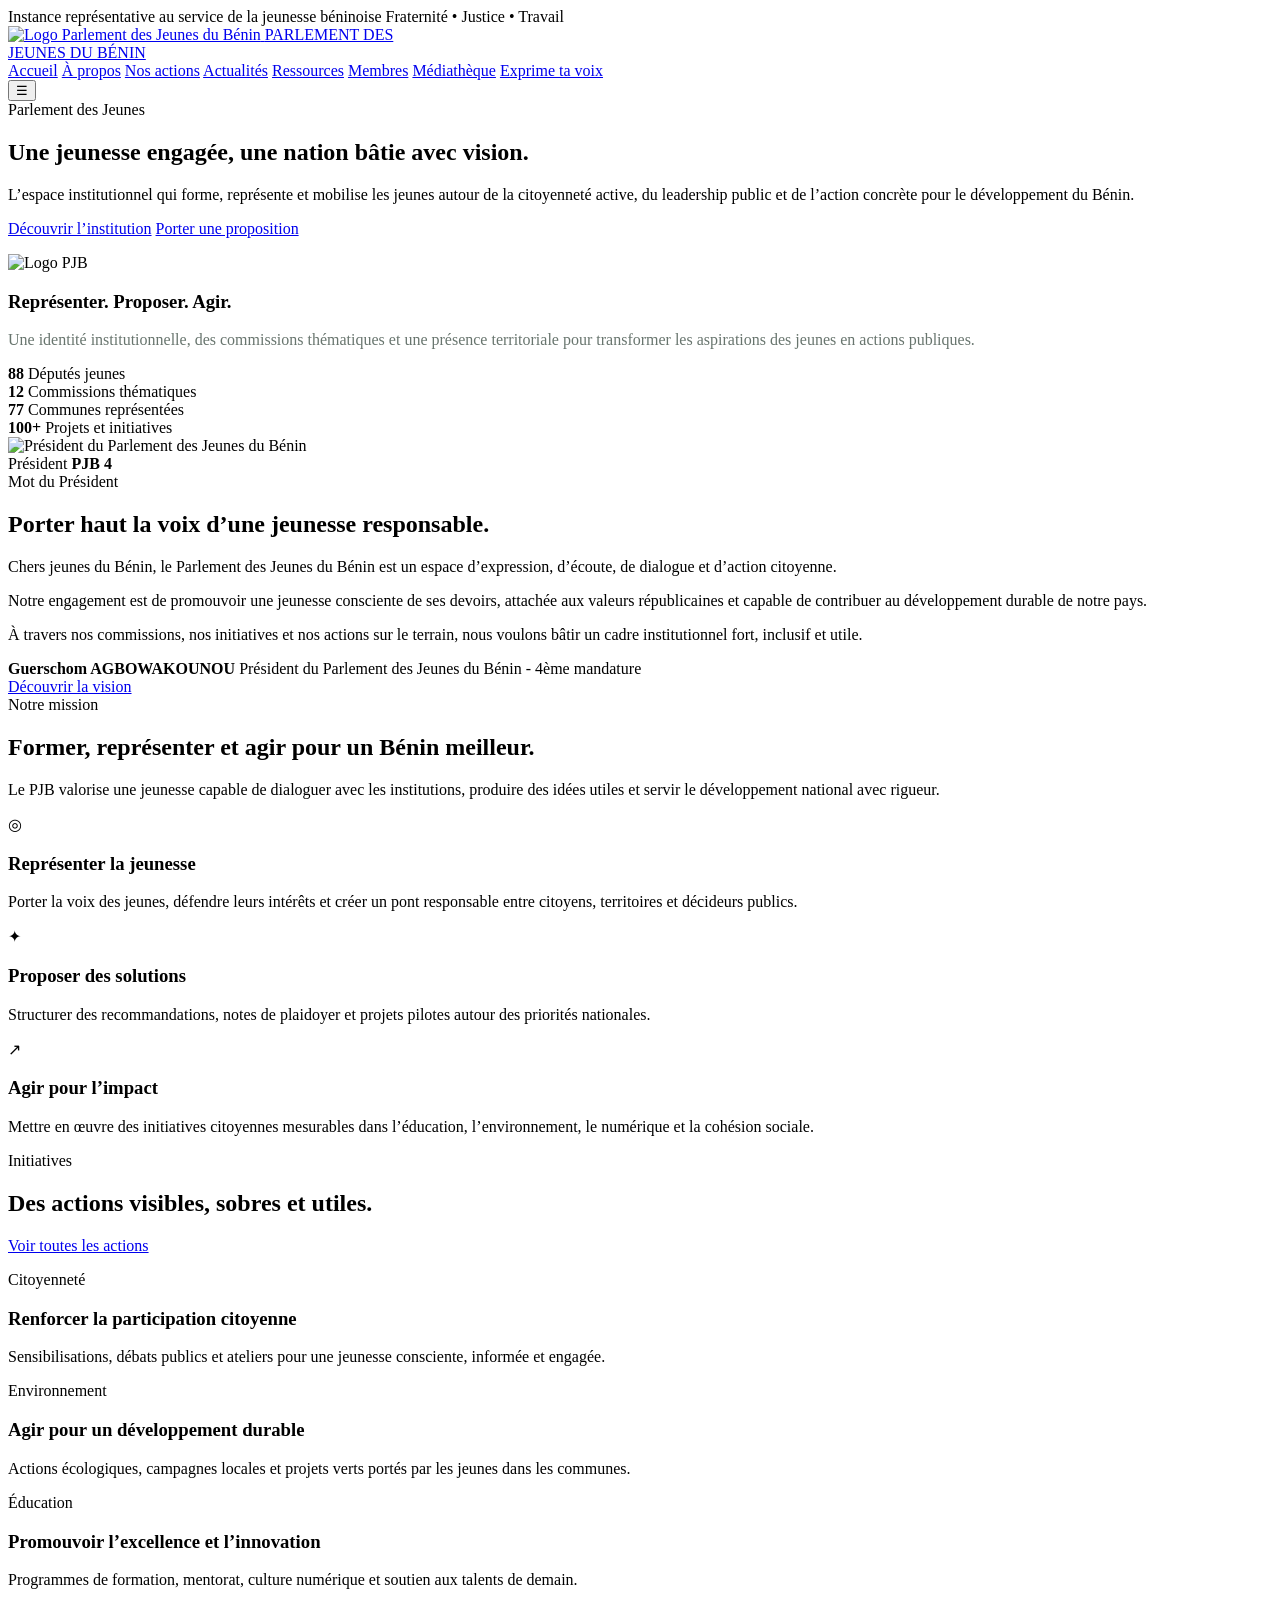
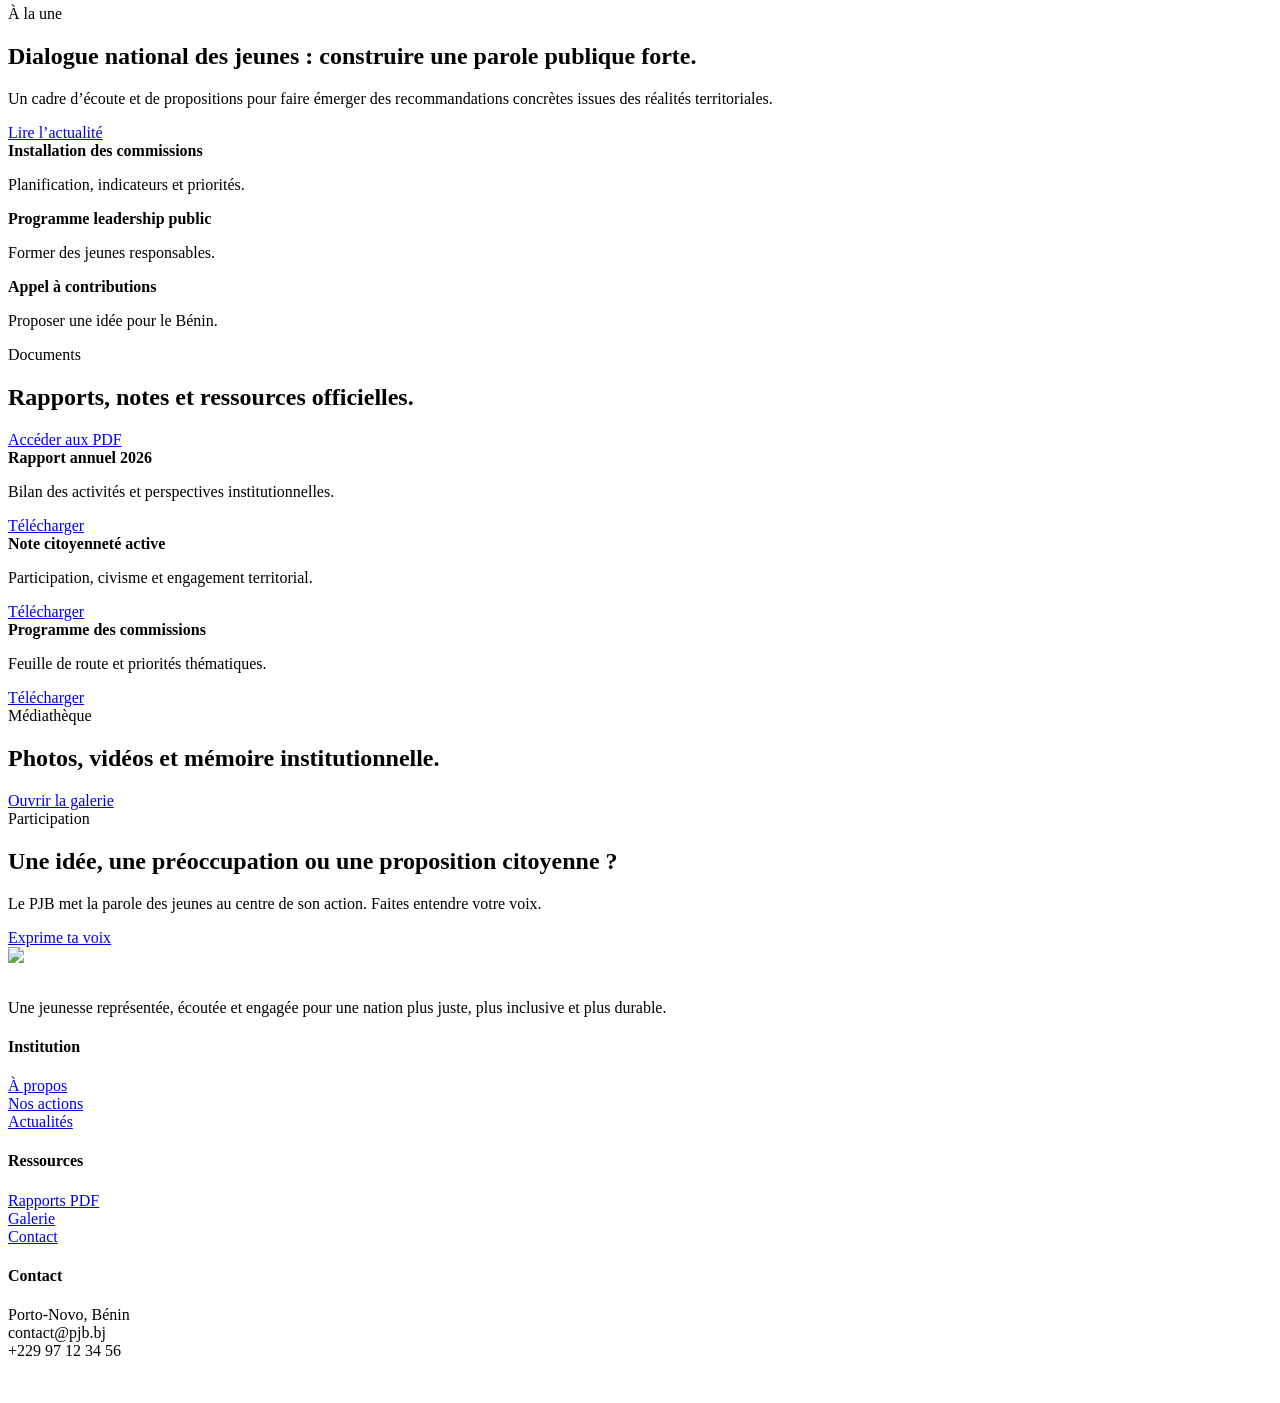
==== index.html @ 52ea857c "Add files via upload" ====
<!doctype html>
<html lang="fr">
<head>
  <meta charset="utf-8">
  <meta name="viewport" content="width=device-width,initial-scale=1">

  <title>Parlement des Jeunes du Bénin</title>

  <meta
    name="description"
    content="Site officiel du Parlement des Jeunes du Bénin : citoyenneté, leadership, commissions, actualités, rapports et médiathèque."
  >

  <link rel="preconnect" href="https://fonts.googleapis.com">
  <link rel="preconnect" href="https://fonts.gstatic.com" crossorigin>
  <link
    href="https://fonts.googleapis.com/css2?family=Inter:wght@400;600;700;800;900&display=swap"
    rel="stylesheet"
  >

  <link rel="stylesheet" href="assets/css/styles.css">
  <link rel="stylesheet" href="assets/css/header-footer.css">
  <link rel="stylesheet" href="assets/css/home.css">
  <link rel="stylesheet" href="assets/css/responsive.css">
</head>

<body>

  <div class="topbar">
    <div class="wrap">
      <span>Instance représentative au service de la jeunesse béninoise</span>
      <span>Fraternité • Justice • Travail</span>
    </div>
  </div>

  <nav class="nav">
    <div class="wrap navin">

      <a class="brand" href="index.html">
        <img src="assets/img/logo-pjb.jpg" alt="Logo Parlement des Jeunes du Bénin">
        <span>PARLEMENT DES<br>JEUNES DU BÉNIN</span>
      </a>

      <div class="menu">
        <a class="active" href="index.html">Accueil</a>
        <a href="a-propos.html">À propos</a>
        <a href="actions.html">Nos actions</a>
        <a href="actualites.html">Actualités</a>
        <a href="ressources.html">Ressources</a>
        <a href="membres.html">Membres</a>
        <a href="mediatheque.html">Médiathèque</a>
        <a href="contact.html" class="btn">Exprime ta voix</a>
      </div>

      <button class="btn alt mobile">
    ☰
</button>

    </div>
  </nav>

  <section class="hero">
    <div class="hero-bg"></div>

    <div class="wrap hero-grid">

      <div>
        <span class="kicker">Parlement des Jeunes</span>

        <h1>Une jeunesse engagée, une nation bâtie avec vision.</h1>

        <p>
          L’espace institutionnel qui forme, représente et mobilise les jeunes autour
          de la citoyenneté active, du leadership public et de l’action concrète pour
          le développement du Bénin.
        </p>

        <p>
          <a class="btn gold" href="a-propos.html">Découvrir l’institution</a>
          <a class="btn alt" href="contact.html">Porter une proposition</a>
        </p>
      </div>

      <aside class="hero-card">
        <div class="seal">
          <img src="assets/img/logo-pjb.jpg" alt="Logo PJB">

          <h3>Représenter. Proposer. Agir.</h3>

          <p style="color:#68756e">
            Une identité institutionnelle, des commissions thématiques et une présence
            territoriale pour transformer les aspirations des jeunes en actions publiques.
          </p>
        </div>
      </aside>

    </div>
  </section>

  <main>

    <section class="wrap stats">
      <div class="stat">
        <strong>88</strong>
        <span>Députés jeunes</span>
      </div>

      <div class="stat">
        <strong>12</strong>
        <span>Commissions thématiques</span>
      </div>

      <div class="stat">
        <strong>77</strong>
        <span>Communes représentées</span>
      </div>

      <div class="stat">
        <strong>100+</strong>
        <span>Projets et initiatives</span>
      </div>
    </section>

    <section class="section white president-home">
  <div class="wrap president-modern">

    <div class="president-portrait">
      <div class="portrait-card">
        <img src="assets/img/bureau/president.jpg" alt="Président du Parlement des Jeunes du Bénin">
      </div>

      <div class="portrait-badge">
        <span>Président</span>
        <strong>PJB 4</strong>
      </div>
    </div>

    <div class="president-content">
      <span class="kicker" style="color: var(--gold);">Mot du Président</span>

      <h2>Porter haut la voix d’une jeunesse responsable.</h2>

      <p>
        Chers jeunes du Bénin, le Parlement des Jeunes du Bénin est un espace
        d’expression, d’écoute, de dialogue et d’action citoyenne.
      </p>

      <p>
        Notre engagement est de promouvoir une jeunesse consciente de ses devoirs,
        attachée aux valeurs républicaines et capable de contribuer au développement
        durable de notre pays.
      </p>

      <p>
        À travers nos commissions, nos initiatives et nos actions sur le terrain,
        nous voulons bâtir un cadre institutionnel fort, inclusif et utile.
      </p>

      <div class="president-signature">
        <strong>Guerschom AGBOWAKOUNOU</strong>
        <span>Président du Parlement des Jeunes du Bénin - 4ème mandature</span>
      </div>

      <a class="btn gold" href="a-propos.html">Découvrir la vision</a>
    </div>

  </div>
</section>

    <section class="section">
      <div class="wrap">

        <div class="head">
          <div>
            <span class="kicker" style="color:var(--green)">Notre mission</span>
            <h2>Former, représenter et agir pour un Bénin meilleur.</h2>
          </div>

          <p>
            Le PJB valorise une jeunesse capable de dialoguer avec les institutions,
            produire des idées utiles et servir le développement national avec rigueur.
          </p>
        </div>

        <div class="mission">
          <article class="card">
            <div class="icon">◎</div>
            <h3>Représenter la jeunesse</h3>
            <p>
              Porter la voix des jeunes, défendre leurs intérêts et créer un pont
              responsable entre citoyens, territoires et décideurs publics.
            </p>
          </article>

          <article class="card">
            <div class="icon">✦</div>
            <h3>Proposer des solutions</h3>
            <p>
              Structurer des recommandations, notes de plaidoyer et projets pilotes
              autour des priorités nationales.
            </p>
          </article>

          <article class="card">
            <div class="icon">↗</div>
            <h3>Agir pour l’impact</h3>
            <p>
              Mettre en œuvre des initiatives citoyennes mesurables dans l’éducation,
              l’environnement, le numérique et la cohésion sociale.
            </p>
          </article>
        </div>

      </div>
    </section>

    <section class="section white">
      <div class="wrap">

        <div class="head">
          <div>
            <span class="kicker" style="color:var(--gold)">Initiatives</span>
            <h2>Des actions visibles, sobres et utiles.</h2>
          </div>

          <a class="btn alt" href="actions.html">Voir toutes les actions</a>
        </div>

        <div class="grid3">
          <article class="card">
            <div class="action-img"></div>
            <p><span class="tag">Citoyenneté</span></p>
            <h3>Renforcer la participation citoyenne</h3>
            <p>
              Sensibilisations, débats publics et ateliers pour une jeunesse consciente,
              informée et engagée.
            </p>
          </article>

          <article class="card">
            <div class="action-img"></div>
            <p><span class="tag goldtag">Environnement</span></p>
            <h3>Agir pour un développement durable</h3>
            <p>
              Actions écologiques, campagnes locales et projets verts portés par les
              jeunes dans les communes.
            </p>
          </article>

          <article class="card">
            <div class="action-img"></div>
            <p><span class="tag redtag">Éducation</span></p>
            <h3>Promouvoir l’excellence et l’innovation</h3>
            <p>
              Programmes de formation, mentorat, culture numérique et soutien aux
              talents de demain.
            </p>
          </article>
        </div>

      </div>
    </section>

    <section class="section">
      <div class="wrap">

        <div class="news">
          <article class="featured">
            <span class="tag goldtag">À la une</span>

            <h2>Dialogue national des jeunes : construire une parole publique forte.</h2>

            <p>
              Un cadre d’écoute et de propositions pour faire émerger des recommandations
              concrètes issues des réalités territoriales.
            </p>

            <a class="btn gold" href="actualites.html">Lire l’actualité</a>
          </article>

          <div class="side-list">
            <div class="mini">
              <div class="thumb"></div>
              <div>
                <b>Installation des commissions</b>
                <p>Planification, indicateurs et priorités.</p>
              </div>
            </div>

            <div class="mini">
              <div class="thumb"></div>
              <div>
                <b>Programme leadership public</b>
                <p>Former des jeunes responsables.</p>
              </div>
            </div>

            <div class="mini">
              <div class="thumb"></div>
              <div>
                <b>Appel à contributions</b>
                <p>Proposer une idée pour le Bénin.</p>
              </div>
            </div>
          </div>
        </div>

      </div>
    </section>

    <section class="section dark">
      <div class="wrap">

        <div class="head">
          <div>
            <span class="kicker">Documents</span>
            <h2>Rapports, notes et ressources officielles.</h2>
          </div>

          <a class="btn gold" href="ressources.html">Accéder aux PDF</a>
        </div>

        <div class="reports">
          <article class="pdf">
            <b>Rapport annuel 2026</b>
            <p>Bilan des activités et perspectives institutionnelles.</p>
            <a class="btn alt" href="assets/docs/rapport-annuel-2026.pdf">Télécharger</a>
          </article>

          <article class="pdf">
            <b>Note citoyenneté active</b>
            <p>Participation, civisme et engagement territorial.</p>
            <a class="btn alt" href="assets/docs/note-strategique-citoyennete.pdf">Télécharger</a>
          </article>

          <article class="pdf">
            <b>Programme des commissions</b>
            <p>Feuille de route et priorités thématiques.</p>
            <a class="btn alt" href="assets/docs/programme-commissions.pdf">Télécharger</a>
          </article>
        </div>

      </div>
    </section>

    <section class="section white">
      <div class="wrap">

        <div class="head">
          <div>
            <span class="kicker" style="color:var(--green)">Médiathèque</span>
            <h2>Photos, vidéos et mémoire institutionnelle.</h2>
          </div>

          <a class="btn alt" href="mediatheque.html">Ouvrir la galerie</a>
        </div>

        <div class="gallery">
          <div class="shot"></div>
          <div class="shot video"></div>
          <div class="shot"></div>
          <div class="shot"></div>
          <div class="shot video"></div>
        </div>

      </div>
    </section>

    <section class="section">
      <div class="wrap">

        <div class="cta">
          <div>
            <span class="kicker">Participation</span>

            <h2>Une idée, une préoccupation ou une proposition citoyenne ?</h2>

            <p>
              Le PJB met la parole des jeunes au centre de son action.
              Faites entendre votre voix.
            </p>
          </div>

          <div>
            <a class="btn gold" href="contact.html">Exprime ta voix</a>
          </div>
        </div>

      </div>
    </section>

  </main>

  <footer class="footer">
    <div class="wrap footer-grid">

      <div>
        <div class="brand" style="color:#fff">
          <img src="assets/img/logo-pjb.jpg" alt="Logo PJB">
          <span>PARLEMENT DES<br>JEUNES DU BÉNIN</span>
        </div>

        <p>
          Une jeunesse représentée, écoutée et engagée pour une nation plus juste,
          plus inclusive et plus durable.
        </p>
      </div>

      <div>
        <h4>Institution</h4>
        <a href="a-propos.html">À propos</a><br>
        <a href="actions.html">Nos actions</a><br>
        <a href="actualites.html">Actualités</a>
      </div>

      <div>
        <h4>Ressources</h4>
        <a href="ressources.html">Rapports PDF</a><br>
        <a href="mediatheque.html">Galerie</a><br>
        <a href="contact.html">Contact</a>
      </div>

      <div>
        <h4>Contact</h4>
        <p>
          Porto-Novo, Bénin<br>
          contact@pjb.bj<br>
          +229 97 12 34 56
        </p>
      </div>

    </div>

    <div class="wrap">
      <div class="tricolor"></div>

      <p style="font-size:12px;color:rgba(255,255,255,.55)">
        © <span data-year></span> Parlement des Jeunes du Bénin — Tous droits réservés.
      </p>
    </div>
  </footer>

  <script src="data.js"></script>
  <script src="script.js"></script>

</body>
</html>
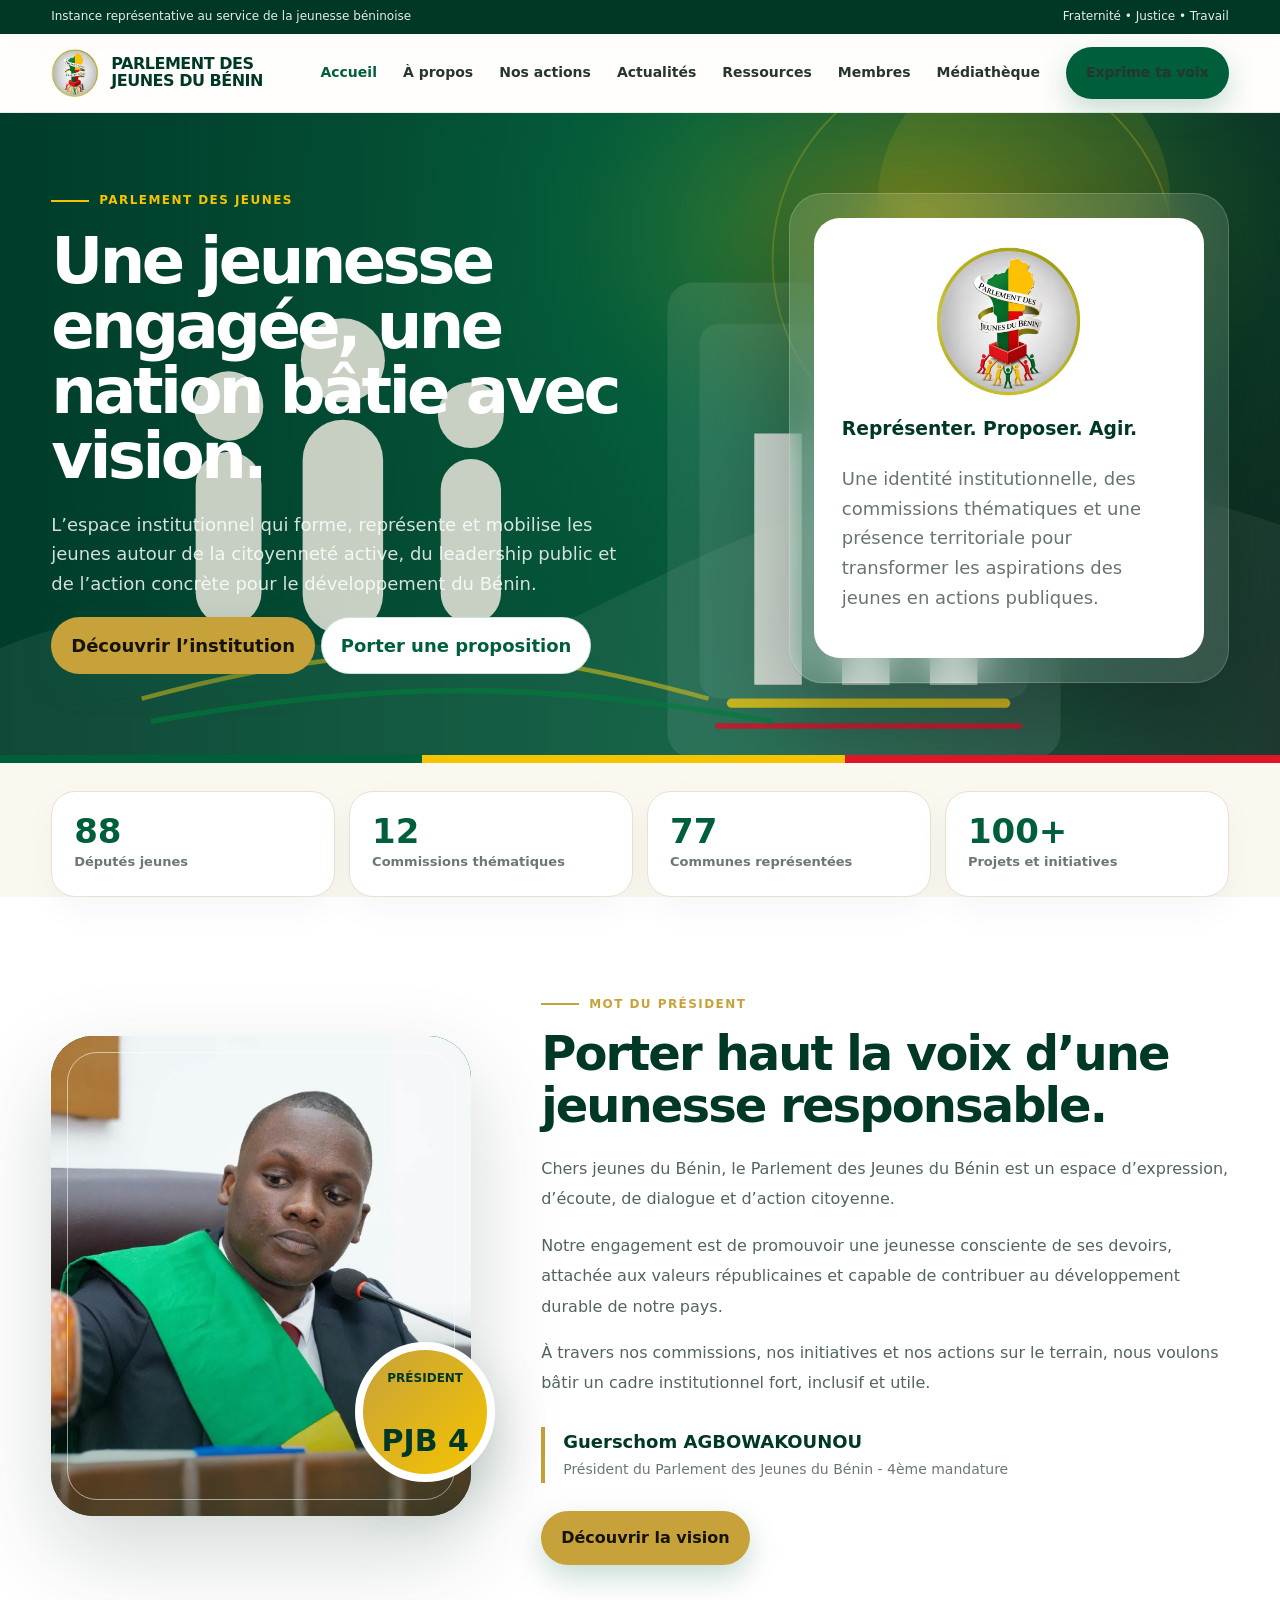
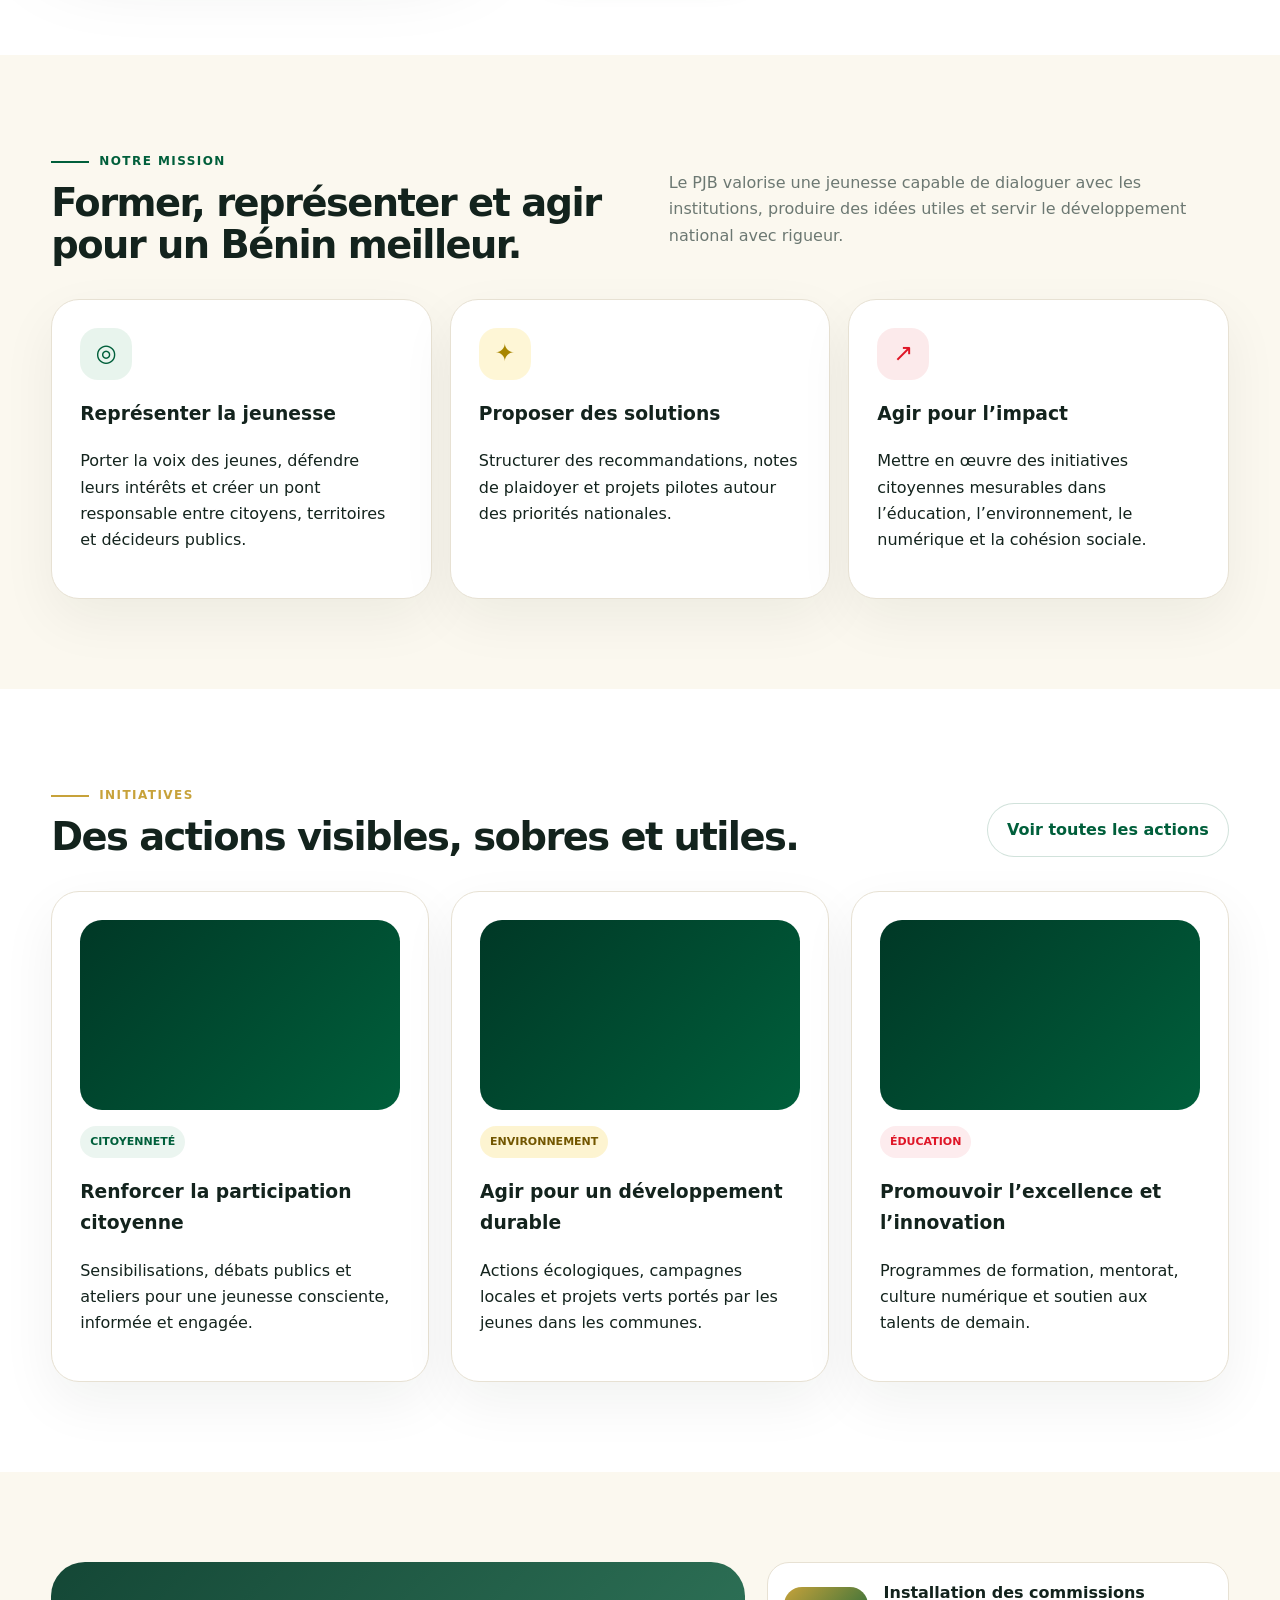
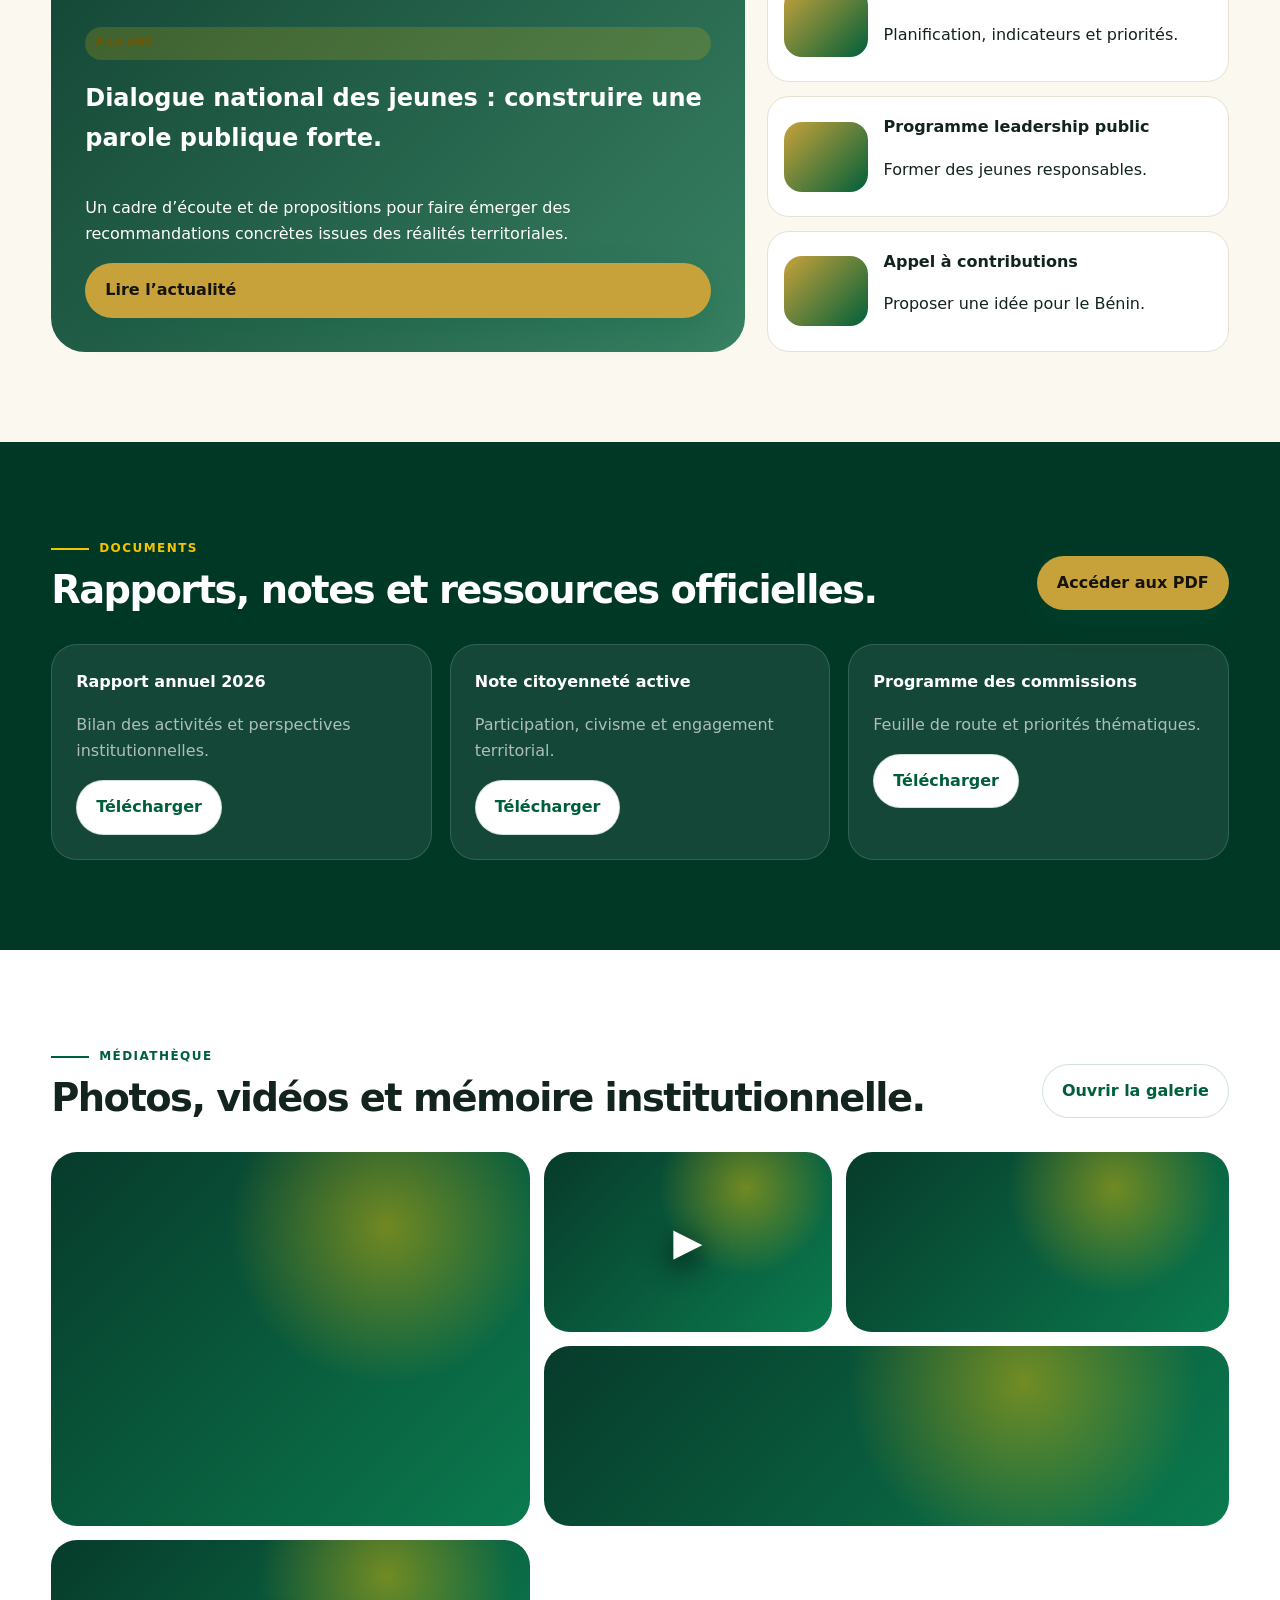
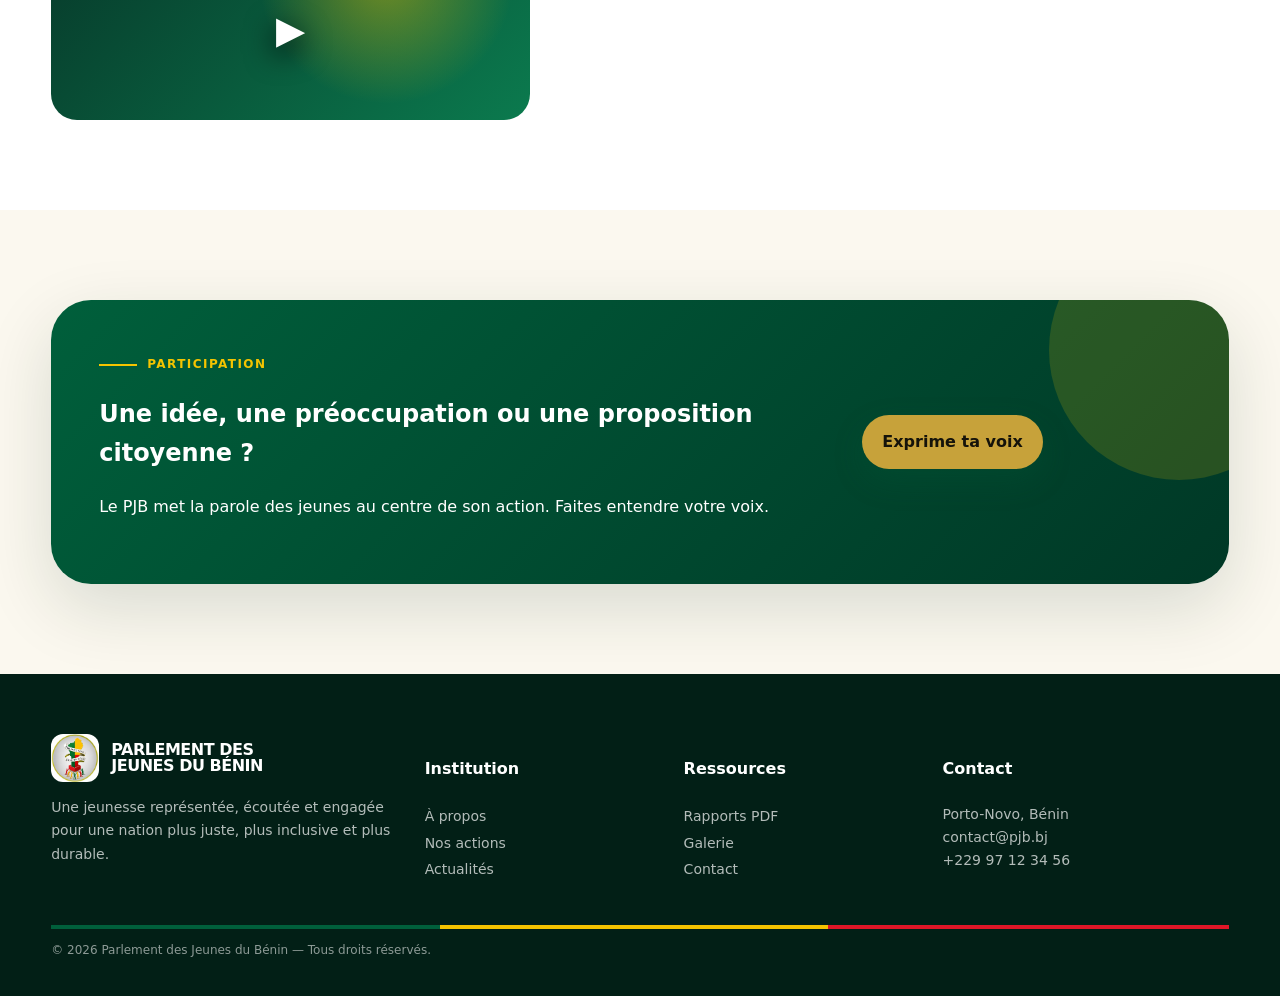
==== commit 6029142d: "Update index.html" ====
--- a/index.html
+++ b/index.html
@@ -53,7 +53,7 @@
       </div>
 
       <button class="btn alt mobile">
-    ☰
+    Menu
 </button>
 
     </div>
--- a/assets/css/styles.css
+++ b/assets/css/styles.css
@@ -0,0 +1,1508 @@
+:root {
+  --green: #005f3b;
+  --deep: #003826;
+  --gold: #c7a23a;
+  --yellow: #f5c400;
+  --red: #df1627;
+  --cream: #fbf8ef;
+  --ink: #13231d;
+  --muted: #6c7872;
+  --line: #e7e1d3;
+  --shadow: 0 24px 70px rgba(0, 45, 30, .14);
+  --radius: 28px;
+}
+
+* {
+  box-sizing: border-box;
+}
+
+body {
+  margin: 0;
+  font-family: Inter, system-ui, -apple-system, Segoe UI, sans-serif;
+  background: var(--cream);
+  color: var(--ink);
+  line-height: 1.65;
+}
+
+a {
+  text-decoration: none;
+  color: inherit;
+}
+
+img {
+  max-width: 100%;
+  display: block;
+}
+
+.wrap {
+  width: min(1180px, 92%);
+  margin: auto;
+}
+
+/* TOPBAR */
+
+.topbar {
+  height: 34px;
+  background: var(--deep);
+  color: #fff;
+  font-size: 12px;
+}
+
+.topbar .wrap {
+  display: flex;
+  align-items: center;
+  justify-content: space-between;
+  height: 100%;
+  opacity: .9;
+}
+
+/* NAVIGATION */
+
+.nav {
+  position: sticky;
+  top: 0;
+  z-index: 50;
+  background: rgba(255, 255, 255, .82);
+  backdrop-filter: blur(18px);
+  border-bottom: 1px solid rgba(0, 95, 59, .1);
+}
+
+.navin {
+  height: 78px;
+  display: flex;
+  align-items: center;
+  justify-content: space-between;
+}
+
+.brand {
+  display: flex;
+  align-items: center;
+  gap: 12px;
+  font-weight: 900;
+  color: var(--deep);
+  letter-spacing: -.03em;
+}
+
+.brand img {
+  width: 48px;
+  height: 48px;
+  border-radius: 12px;
+  object-fit: cover;
+}
+
+.brand span {
+  line-height: 1.05;
+}
+
+.menu {
+  display: flex;
+  gap: 26px;
+  align-items: center;
+  font-size: 14px;
+  font-weight: 700;
+}
+
+.menu a {
+  color: #26352f;
+}
+
+.menu a:hover,
+.menu a.active {
+  color: var(--green);
+}
+
+/* CORRECTION MENU MOBILE */
+.mobile,
+button.mobile,
+.btn.mobile {
+  display: none !important;
+}
+
+/* BOUTONS */
+
+.btn {
+  display: inline-flex;
+  align-items: center;
+  gap: 10px;
+  padding: 13px 19px;
+  border-radius: 999px;
+  background: var(--green);
+  color: #fff;
+  font-weight: 800;
+  border: 1px solid transparent;
+  box-shadow: 0 12px 30px rgba(0, 95, 59, .22);
+}
+
+.btn.alt {
+  background: #fff;
+  color: var(--green);
+  border-color: rgba(0, 95, 59, .18);
+  box-shadow: none;
+}
+
+.btn.gold {
+  background: var(--gold);
+  color: #15130a;
+}
+
+/* HERO ACCUEIL */
+
+.hero {
+  position: relative;
+  overflow: hidden;
+  background: var(--deep);
+  color: #fff;
+}
+
+.hero::after {
+  content: "";
+  position: absolute;
+  inset: auto 0 0;
+  height: 8px;
+  background: linear-gradient(
+    90deg,
+    var(--green) 0 33%,
+    var(--yellow) 33% 66%,
+    var(--red) 66%
+  );
+}
+
+.hero-bg {
+  position: absolute;
+  inset: 0;
+  background: url("../img/hero-parlement.svg") center/cover no-repeat;
+  opacity: .9;
+}
+
+.hero .wrap {
+  position: relative;
+}
+
+.hero-grid {
+  position: relative;
+  min-height: 650px;
+  display: grid;
+  grid-template-columns: 1.02fr .98fr;
+  align-items: center;
+  gap: 40px;
+  padding: 70px 0;
+}
+
+.kicker {
+  display: inline-flex;
+  align-items: center;
+  gap: 10px;
+  color: var(--yellow);
+  font-weight: 900;
+  text-transform: uppercase;
+  font-size: 12px;
+  letter-spacing: .12em;
+}
+
+.kicker::before {
+  content: "";
+  width: 38px;
+  height: 2px;
+  background: currentColor;
+}
+
+.hero h1 {
+  font-size: clamp(40px, 5vw, 66px);
+  line-height: 1.02;
+  margin: 18px 0 20px;
+  letter-spacing: -.055em;
+}
+
+.hero p {
+  font-size: 18px;
+  max-width: 590px;
+  color: rgba(255, 255, 255, .83);
+}
+
+.hero-card {
+  justify-self: end;
+  width: min(440px, 100%);
+  background: rgba(255, 255, 255, .12);
+  border: 1px solid rgba(255, 255, 255, .18);
+  backdrop-filter: blur(22px);
+  border-radius: 34px;
+  padding: 24px;
+  box-shadow: 0 30px 90px rgba(0, 0, 0, .26);
+}
+
+.seal {
+  background: #fff;
+  color: var(--deep);
+  border-radius: 26px;
+  padding: 28px;
+}
+
+.seal img {
+  width: 150px;
+  margin: auto;
+  border-radius: 50%;
+}
+
+/* STATISTIQUES */
+
+.stats {
+  display: grid;
+  grid-template-columns: repeat(4, 1fr);
+  gap: 14px;
+  margin-top: 28px;
+}
+
+.stat {
+  background: #fff;
+  border: 1px solid var(--line);
+  border-radius: 24px;
+  padding: 22px;
+  box-shadow: 0 12px 35px rgba(0, 0, 0, .04);
+}
+
+.stat strong {
+  font-size: 34px;
+  color: var(--green);
+  display: block;
+  line-height: 1;
+}
+
+.stat span {
+  font-size: 13px;
+  color: var(--muted);
+  font-weight: 700;
+}
+
+/* SECTIONS */
+
+.section {
+  padding: 90px 0;
+}
+
+.section.white {
+  background: #fff;
+}
+
+.section.dark {
+  background: var(--deep);
+  color: #fff;
+}
+
+.head {
+  display: flex;
+  align-items: end;
+  justify-content: space-between;
+  gap: 30px;
+  margin-bottom: 34px;
+}
+
+.head h2 {
+  font-size: clamp(28px, 3vw, 44px);
+  line-height: 1.08;
+  margin: 10px 0 0;
+  letter-spacing: -.04em;
+}
+
+.head p {
+  max-width: 560px;
+  color: var(--muted);
+}
+
+.dark .head p {
+  color: rgba(255, 255, 255, .68);
+}
+
+/* MOT DU PRÉSIDENT */
+
+.president-home {
+  background:
+    radial-gradient(circle at 15% 20%, rgba(245, 196, 0, .14), transparent 30%),
+    linear-gradient(180deg, #fff, #fbf8ef);
+}
+
+.president-modern,
+.president-grid {
+  display: grid;
+  grid-template-columns: 420px 1fr;
+  gap: 70px;
+  align-items: center;
+}
+
+.president-portrait,
+.president-img {
+  position: relative;
+}
+
+.portrait-card,
+.president-img {
+  height: 480px;
+  border-radius: 42px;
+  overflow: hidden;
+  background: var(--deep);
+  box-shadow: 0 35px 90px rgba(0, 45, 30, .18);
+  position: relative;
+}
+
+.portrait-card::before,
+.president-img::before {
+  content: "";
+  position: absolute;
+  inset: 16px;
+  border: 1px solid rgba(255, 255, 255, .55);
+  border-radius: 30px;
+  z-index: 2;
+}
+
+.portrait-card::after,
+.president-img::after {
+  content: "";
+  position: absolute;
+  inset: 0;
+  background: linear-gradient(180deg, transparent 55%, rgba(0, 56, 38, .42));
+  z-index: 1;
+}
+
+.portrait-card img,
+.president-img img {
+  width: 100%;
+  height: 100%;
+  object-fit: cover;
+}
+
+.portrait-badge {
+  position: absolute;
+  right: -24px;
+  bottom: 34px;
+  width: 140px;
+  height: 140px;
+  border-radius: 50%;
+  background: linear-gradient(135deg, var(--gold), var(--yellow));
+  color: var(--deep);
+  display: grid;
+  place-items: center;
+  text-align: center;
+  box-shadow: 0 22px 55px rgba(0, 45, 30, .22);
+  border: 8px solid #fff;
+  z-index: 5;
+}
+
+.portrait-badge span {
+  display: block;
+  font-size: 12px;
+  font-weight: 800;
+  text-transform: uppercase;
+}
+
+.portrait-badge strong {
+  display: block;
+  font-size: 30px;
+  line-height: 1;
+}
+
+.president-content h2,
+.president-grid h2 {
+  font-size: clamp(30px, 4vw, 48px);
+  line-height: 1.08;
+  letter-spacing: -.04em;
+  color: var(--deep);
+  margin: 14px 0 22px;
+}
+
+.president-content p,
+.president-grid p {
+  color: #52655c;
+  line-height: 1.9;
+  margin-bottom: 16px;
+}
+
+.president-signature {
+  margin: 28px 0;
+  padding-left: 18px;
+  border-left: 4px solid var(--gold);
+}
+
+.president-signature strong {
+  display: block;
+  color: var(--deep);
+  font-size: 18px;
+}
+
+.president-signature span {
+  color: var(--muted);
+  font-size: 14px;
+}
+
+/* MISSION */
+
+.mission {
+  display: grid;
+  grid-template-columns: repeat(3, 1fr);
+  gap: 18px;
+}
+
+.card {
+  background: #fff;
+  border: 1px solid var(--line);
+  border-radius: var(--radius);
+  padding: 28px;
+  box-shadow: 0 20px 55px rgba(0, 35, 24, .06);
+  transition: .25s;
+}
+
+.card:hover {
+  transform: translateY(-4px);
+  box-shadow: var(--shadow);
+}
+
+.icon {
+  width: 52px;
+  height: 52px;
+  border-radius: 18px;
+  display: grid;
+  place-items: center;
+  background: rgba(0, 132, 61, .09);
+  color: var(--green);
+  font-size: 24px;
+  margin-bottom: 18px;
+}
+
+.card:nth-child(2) .icon {
+  background: rgba(245, 196, 0, .16);
+  color: #a88600;
+}
+
+.card:nth-child(3) .icon {
+  background: rgba(223, 22, 39, .09);
+  color: var(--red);
+}
+
+/* GRILLES */
+
+.grid3 {
+  display: grid;
+  grid-template-columns: repeat(3, 1fr);
+  gap: 22px;
+}
+
+.grid2 {
+  display: grid;
+  grid-template-columns: repeat(2, 1fr);
+  gap: 22px;
+}
+
+/* ACTIONS */
+
+.action-img {
+  height: 190px;
+  border-radius: 22px;
+  background: linear-gradient(135deg, var(--deep), var(--green));
+  position: relative;
+  overflow: hidden;
+}
+
+.action-img::before {
+  content: "";
+  position: absolute;
+  inset: 0;
+  background: url("assets/img/pattern.svg");
+  opacity: .9;
+}
+
+.tag {
+  display: inline-block;
+  font-size: 11px;
+  font-weight: 900;
+  text-transform: uppercase;
+  color: var(--green);
+  background: rgba(0, 132, 61, .08);
+  padding: 7px 10px;
+  border-radius: 999px;
+}
+
+.goldtag {
+  color: #725600;
+  background: rgba(245, 196, 0, .18);
+}
+
+.redtag {
+  color: var(--red);
+  background: rgba(223, 22, 39, .08);
+}
+
+/* ACTUALITÉS */
+
+.news {
+  display: grid;
+  grid-template-columns: 1.2fr .8fr;
+  gap: 22px;
+}
+
+.featured {
+  min-height: 390px;
+  border-radius: 34px;
+  padding: 34px;
+  color: #fff;
+  background:
+    linear-gradient(135deg, rgba(0, 56, 38, .92), rgba(0, 95, 59, .78)),
+    url("assets/img/hero-parlement.svg") center/cover;
+  display: flex;
+  flex-direction: column;
+  justify-content: end;
+}
+
+.side-list {
+  display: grid;
+  gap: 14px;
+}
+
+.mini {
+  display: flex;
+  gap: 16px;
+  align-items: center;
+  background: #fff;
+  border-radius: 22px;
+  padding: 16px;
+  border: 1px solid var(--line);
+}
+
+.thumb {
+  width: 84px;
+  height: 70px;
+  border-radius: 18px;
+  background: linear-gradient(135deg, var(--gold), var(--green));
+}
+
+/* RAPPORTS */
+
+.reports {
+  display: grid;
+  grid-template-columns: repeat(3, 1fr);
+  gap: 18px;
+}
+
+.pdf {
+  background: rgba(255, 255, 255, .08);
+  border: 1px solid rgba(255, 255, 255, .14);
+  border-radius: 26px;
+  padding: 24px;
+}
+
+.pdf b {
+  color: #fff;
+}
+
+.pdf p {
+  color: rgba(255, 255, 255, .65);
+}
+
+/* MÉDIATHÈQUE */
+
+.gallery {
+  display: grid;
+  grid-template-columns: 1.25fr .75fr 1fr;
+  grid-auto-rows: 180px;
+  gap: 14px;
+}
+
+.shot {
+  border-radius: 26px;
+  background: linear-gradient(135deg, #073b2b, #0b7a4e);
+  position: relative;
+  overflow: hidden;
+}
+
+.shot::before {
+  content: "";
+  position: absolute;
+  inset: 0;
+  background:
+    url("assets/img/pattern.svg"),
+    radial-gradient(circle at 70% 20%, rgba(245, 196, 0, .55), transparent 35%);
+  opacity: .8;
+}
+
+.shot:nth-child(1) {
+  grid-row: span 2;
+}
+
+.shot:nth-child(4) {
+  grid-column: span 2;
+}
+
+.video::after {
+  content: "▶";
+  position: absolute;
+  inset: 0;
+  display: grid;
+  place-items: center;
+  color: #fff;
+  font-size: 38px;
+  text-shadow: 0 8px 30px #000;
+}
+
+/* CTA */
+
+.cta {
+  background: linear-gradient(135deg, var(--green), var(--deep));
+  color: #fff;
+  border-radius: 40px;
+  padding: 48px;
+  display: grid;
+  grid-template-columns: 1.4fr .6fr;
+  gap: 20px;
+  align-items: center;
+  box-shadow: var(--shadow);
+  position: relative;
+  overflow: hidden;
+}
+
+.cta::after {
+  content: "";
+  position: absolute;
+  right: -80px;
+  top: -80px;
+  width: 260px;
+  height: 260px;
+  border-radius: 50%;
+  background: rgba(245, 196, 0, .16);
+}
+
+/* PAGES INTERNES */
+
+.page-hero {
+  padding: 76px 0;
+  background: linear-gradient(135deg, var(--deep), var(--green));
+  color: #fff;
+}
+
+.page-hero h1 {
+  font-size: 48px;
+  letter-spacing: -.04em;
+  margin: 10px 0;
+}
+
+/* PAGE MEMBRES */
+
+.members-hero {
+  background:
+    linear-gradient(135deg, rgba(0, 56, 38, .96), rgba(0, 95, 59, .9)),
+    url("assets/img/hero-parlement.svg") center/cover no-repeat;
+}
+
+.bureau-members-grid {
+  display: grid;
+  grid-template-columns: repeat(4, 1fr);
+  gap: 22px;
+}
+
+.bureau-member {
+  background: #fff;
+  border: 1px solid var(--line);
+  border-radius: 28px;
+  overflow: hidden;
+  box-shadow: 0 20px 55px rgba(0, 35, 24, .07);
+  transition: .25s ease;
+}
+
+.bureau-member:hover {
+  transform: translateY(-6px);
+  box-shadow: 0 28px 75px rgba(0, 45, 30, .13);
+}
+
+.president-member {
+  grid-column: span 2;
+  grid-row: span 2;
+}
+
+.bureau-photo {
+  height: 280px;
+  background: linear-gradient(135deg, var(--deep), var(--green));
+  overflow: hidden;
+}
+
+.president-member .bureau-photo {
+  height: 460px;
+}
+
+.bureau-photo img {
+  width: 100%;
+  height: 100%;
+  object-fit: cover;
+}
+
+.bureau-info {
+  padding: 22px;
+}
+
+.bureau-info span {
+  display: inline-block;
+  color: var(--gold);
+  font-size: 11px;
+  font-weight: 900;
+  text-transform: uppercase;
+  letter-spacing: .12em;
+  margin-bottom: 8px;
+}
+
+.bureau-info h3 {
+  margin: 0 0 6px;
+  color: var(--deep);
+  font-size: 21px;
+  line-height: 1.15;
+}
+
+.bureau-info p {
+  margin: 0;
+  color: var(--muted);
+  font-size: 14px;
+}
+
+/* COMMISSIONS */
+
+.commissions-list {
+  display: grid;
+  gap: 42px;
+}
+
+.commission-block {
+  background: #fff;
+  border: 1px solid var(--line);
+  border-radius: 34px;
+  padding: 30px;
+  box-shadow: 0 20px 60px rgba(0, 35, 24, .06);
+}
+
+.commission-title {
+  display: flex;
+  align-items: end;
+  justify-content: space-between;
+  gap: 24px;
+  margin-bottom: 26px;
+  padding-bottom: 20px;
+  border-bottom: 1px solid var(--line);
+}
+
+.commission-title span {
+  color: var(--gold);
+  font-size: 12px;
+  font-weight: 900;
+  text-transform: uppercase;
+  letter-spacing: .12em;
+}
+
+.commission-title h3 {
+  max-width: 720px;
+  margin: 0;
+  color: var(--deep);
+  font-size: clamp(24px, 3vw, 34px);
+  line-height: 1.1;
+  letter-spacing: -.035em;
+}
+
+.commission-grid {
+  display: grid;
+  grid-template-columns: repeat(5, 1fr);
+  gap: 18px;
+}
+
+.commission-member {
+  background: #fbf8ef;
+  border: 1px solid var(--line);
+  border-radius: 24px;
+  padding: 14px;
+  text-align: center;
+  transition: .25s ease;
+}
+
+.commission-member:hover {
+  transform: translateY(-5px);
+  background: #fff;
+  box-shadow: 0 18px 45px rgba(0, 45, 30, .1);
+}
+
+.commission-member img {
+  width: 100%;
+  aspect-ratio: 1 / 1;
+  border-radius: 20px;
+  object-fit: cover;
+  background: linear-gradient(135deg, var(--deep), var(--green));
+}
+
+.commission-member h4 {
+  margin: 12px 0 2px;
+  font-size: 14px;
+  color: var(--deep);
+}
+
+/* TIMELINE */
+
+.timeline {
+  border-left: 2px solid var(--line);
+  padding-left: 24px;
+  display: grid;
+  gap: 22px;
+}
+
+.timeitem {
+  background: #fff;
+  border-radius: 24px;
+  padding: 24px;
+  border: 1px solid var(--line);
+}
+
+/* CONTACT */
+
+.contactbox {
+  display: grid;
+  grid-template-columns: 1fr 1fr;
+  gap: 24px;
+}
+
+.form {
+  background: #fff;
+  border: 1px solid var(--line);
+  border-radius: 30px;
+  padding: 28px;
+}
+
+input,
+textarea,
+select {
+  width: 100%;
+  border: 1px solid var(--line);
+  border-radius: 16px;
+  padding: 14px;
+  margin: 8px 0 14px;
+  font: inherit;
+  background: #fff;
+}
+
+textarea {
+  height: 140px;
+}
+
+/* FOOTER */
+
+.footer {
+  background: #021f16;
+  color: #fff;
+  padding: 60px 0 24px;
+}
+
+.footer-grid {
+  display: grid;
+  grid-template-columns: 1.2fr .8fr .8fr 1fr;
+  gap: 30px;
+}
+
+.footer a,
+.footer p {
+  color: rgba(255, 255, 255, .7);
+  font-size: 14px;
+}
+
+.tricolor {
+  height: 4px;
+  background: linear-gradient(
+    90deg,
+    var(--green) 0 33%,
+    var(--yellow) 33% 66%,
+    var(--red) 66%
+  );
+  margin-top: 38px;
+}
+
+/* RESPONSIVE */
+
+@media (max-width: 1000px) {
+  .bureau-members-grid {
+    grid-template-columns: repeat(2, 1fr);
+  }
+
+  .commission-grid {
+    grid-template-columns: repeat(3, 1fr);
+  }
+}
+
+@media (max-width: 860px) {
+  .topbar {
+    display: none;
+  }
+
+  .menu {
+    display: none;
+  }
+
+  .mobile,
+  button.mobile,
+  .btn.mobile {
+    display: inline-flex !important;
+  }
+
+  .hero-grid,
+  .news,
+  .cta,
+  .contactbox,
+  .president-modern,
+  .president-grid {
+    grid-template-columns: 1fr;
+  }
+
+  .hero-card {
+    justify-self: stretch;
+  }
+
+  .stats,
+  .mission,
+  .grid3,
+  .reports,
+  .footer-grid,
+  .bureau-members-grid,
+  .commission-grid {
+    grid-template-columns: 1fr;
+  }
+
+  .grid2 {
+    grid-template-columns: 1fr;
+  }
+
+  .president-member {
+    grid-column: span 1;
+    grid-row: span 1;
+  }
+
+  .president-member .bureau-photo {
+    height: 320px;
+  }
+
+  .portrait-card,
+  .president-img {
+    height: 420px;
+  }
+
+  .portrait-badge {
+    right: 18px;
+    bottom: -22px;
+  }
+
+  .commission-title {
+    display: block;
+  }
+
+  .gallery {
+    grid-template-columns: 1fr;
+    grid-auto-rows: 200px;
+  }
+
+  .shot,
+  .shot:nth-child(1),
+  .shot:nth-child(4) {
+    grid-column: auto;
+    grid-row: auto;
+  }
+
+  .section {
+    padding: 64px 0;
+  }
+
+  .head {
+    display: block;
+  }
+
+  .hero h1 {
+    font-size: 42px;
+  }
+}
+/* CORRECTION FINALE MENU DESKTOP / MOBILE */
+
+.mobile,
+button.mobile,
+.btn.mobile {
+  display: none !important;
+  visibility: hidden !important;
+  opacity: 0 !important;
+}
+
+@media (max-width: 860px) {
+  .mobile,
+  button.mobile,
+  .btn.mobile {
+    display: inline-flex !important;
+    visibility: visible !important;
+    opacity: 1 !important;
+  }
+}
+.commission-premium {
+  position: relative;
+  overflow: hidden;
+  padding: 36px;
+  background:
+    radial-gradient(circle at top right, rgba(245,196,0,.13), transparent 32%),
+    linear-gradient(180deg, #fff, #fbf8ef);
+}
+
+.commission-premium::before {
+  content: "";
+  position: absolute;
+  inset: 0;
+  border-top: 5px solid var(--gold);
+  pointer-events: none;
+}
+
+.commission-premium .commission-title {
+  align-items: flex-start;
+}
+
+.commission-premium .commission-title p {
+  max-width: 420px;
+  color: var(--muted);
+  margin: 0;
+}
+
+.commission-office {
+  display: grid;
+  grid-template-columns: 1.2fr 1fr 1fr;
+  gap: 22px;
+  margin: 34px 0;
+}
+
+.office-card {
+  background: #fff;
+  border: 1px solid var(--line);
+  border-radius: 30px;
+  overflow: hidden;
+  box-shadow: 0 20px 50px rgba(0,45,30,.08);
+  transition: .25s ease;
+}
+
+.office-card:hover {
+  transform: translateY(-6px);
+  box-shadow: 0 30px 75px rgba(0,45,30,.14);
+}
+
+.office-card.main {
+  background: linear-gradient(180deg, #fff, #f7f1df);
+}
+
+.office-photo {
+  height: 300px;
+  background: linear-gradient(135deg, var(--deep), var(--green));
+  overflow: hidden;
+}
+
+.office-card.main .office-photo {
+  height: 340px;
+}
+
+.office-photo img {
+  width: 100%;
+  height: 100%;
+  object-fit: cover;
+}
+
+.office-info {
+  padding: 24px;
+}
+
+.office-info span {
+  display: inline-block;
+  color: var(--gold);
+  font-size: 11px;
+  font-weight: 900;
+  text-transform: uppercase;
+  letter-spacing: .14em;
+  margin-bottom: 8px;
+}
+
+.office-info h4 {
+  margin: 0 0 6px;
+  color: var(--deep);
+  font-size: 22px;
+}
+
+.office-info p {
+  margin: 0;
+  color: var(--muted);
+  font-size: 14px;
+}
+
+.commission-subtitle {
+  margin: 18px 0 22px;
+  padding-top: 22px;
+  border-top: 1px solid var(--line);
+}
+
+.commission-subtitle span {
+  color: var(--deep);
+  font-weight: 900;
+  text-transform: uppercase;
+  font-size: 12px;
+  letter-spacing: .12em;
+}
+
+.simple-members-grid {
+  display: grid;
+  grid-template-columns: repeat(5, 1fr);
+  gap: 18px;
+}
+
+.simple-member {
+  background: #fff;
+  border: 1px solid var(--line);
+  border-radius: 24px;
+  padding: 12px;
+  text-align: center;
+  box-shadow: 0 14px 35px rgba(0,45,30,.06);
+  transition: .25s ease;
+}
+
+.simple-member:hover {
+  transform: translateY(-5px);
+  box-shadow: 0 22px 55px rgba(0,45,30,.12);
+}
+
+.simple-member img {
+  width: 100%;
+  aspect-ratio: 1 / 1;
+  object-fit: cover;
+  border-radius: 18px;
+  background: linear-gradient(135deg, var(--deep), var(--green));
+}
+
+.simple-member h4 {
+  margin: 12px 0 4px;
+  color: var(--deep);
+  font-size: 14px;
+}
+
+@media (max-width: 1000px) {
+  .commission-office {
+    grid-template-columns: 1fr;
+  }
+
+  .simple-members-grid {
+    grid-template-columns: repeat(3, 1fr);
+  }
+}
+
+@media (max-width: 700px) {
+  .commission-premium {
+    padding: 22px;
+  }
+
+  .simple-members-grid {
+    grid-template-columns: repeat(2, 1fr);
+  }
+
+  .office-photo,
+  .office-card.main .office-photo {
+    height: 280px;
+  }
+}
+.media-gallery {
+    display: grid;
+    grid-template-columns: 1.2fr .8fr 1fr;
+    grid-auto-rows: 260px;
+    gap: 18px;
+}
+
+.media-item {
+    position: relative;
+    overflow: hidden;
+    border-radius: 30px;
+    background: linear-gradient(135deg, var(--deep), var(--green));
+    box-shadow: 0 20px 55px rgba(0, 45, 30, .08);
+}
+
+.media-large {
+    grid-row: span 2;
+}
+
+.media-item img {
+    width: 100%;
+    height: 100%;
+    object-fit: cover;
+    transition: .45s ease;
+}
+
+.media-item:hover img {
+    transform: scale(1.06);
+}
+
+.media-item::after {
+    content: "";
+    position: absolute;
+    inset: 0;
+    background:
+        linear-gradient(180deg, transparent 35%, rgba(0, 34, 22, .78));
+}
+
+.media-caption {
+    position: absolute;
+    left: 22px;
+    right: 22px;
+    bottom: 22px;
+    z-index: 2;
+    color: #fff;
+}
+
+.media-caption h3 {
+    margin: 10px 0 4px;
+    font-size: 22px;
+    line-height: 1.15;
+}
+
+.media-caption p {
+    margin: 0;
+    font-size: 14px;
+    color: rgba(255, 255, 255, .78);
+}
+
+.play-btn {
+    position: absolute;
+    top: 22px;
+    right: 22px;
+    z-index: 3;
+    width: 58px;
+    height: 58px;
+    border-radius: 50%;
+    display: grid;
+    place-items: center;
+    background: rgba(255, 255, 255, .92);
+    color: var(--green);
+    font-size: 22px;
+    box-shadow: 0 18px 45px rgba(0, 0, 0, .18);
+    transition: .25s ease;
+}
+
+.play-btn:hover {
+    transform: scale(1.08);
+    background: var(--gold);
+    color: var(--deep);
+}
+
+@media (max-width: 900px) {
+    .media-gallery {
+        grid-template-columns: 1fr;
+        grid-auto-rows: 280px;
+    }
+
+    .media-large {
+        grid-row: span 1;
+    }
+}
+.about-hero {
+    background:
+        linear-gradient(135deg, rgba(0,56,38,.96), rgba(0,95,59,.88)),
+        url("assets/img/hero-parlement.svg") center/cover no-repeat;
+}
+
+.about-intro {
+    display: grid;
+    grid-template-columns: 1fr .95fr;
+    gap: 60px;
+    align-items: center;
+}
+
+.about-intro h2,
+.about-dark-grid h2,
+.about-selection h2 {
+    font-size: clamp(30px, 4vw, 48px);
+    line-height: 1.08;
+    letter-spacing: -.04em;
+    color: var(--deep);
+    margin: 14px 0 22px;
+}
+
+.about-intro p,
+.about-selection p {
+    color: #52655c;
+    line-height: 1.9;
+}
+
+.about-image-card {
+    position: relative;
+    min-height: 520px;
+    border-radius: 38px;
+    overflow: hidden;
+    box-shadow: 0 35px 90px rgba(0,45,30,.16);
+    background: var(--deep);
+}
+
+.about-image-card img {
+    width: 100%;
+    height: 100%;
+    min-height: 520px;
+    object-fit: cover;
+}
+
+.about-image-card::after {
+    content: "";
+    position: absolute;
+    inset: 0;
+    background: linear-gradient(180deg, transparent 45%, rgba(0,56,38,.78));
+}
+
+.about-image-badge {
+    position: absolute;
+    left: 24px;
+    right: 24px;
+    bottom: 24px;
+    z-index: 2;
+    padding: 22px;
+    border-radius: 24px;
+    background: rgba(255,255,255,.92);
+    color: var(--deep);
+}
+
+.about-image-badge strong {
+    display: block;
+    font-size: 30px;
+    line-height: 1;
+}
+
+.about-image-badge span {
+    color: var(--muted);
+    font-size: 14px;
+    font-weight: 700;
+}
+
+.about-timeline {
+    display: grid;
+    grid-template-columns: repeat(4, 1fr);
+    gap: 22px;
+}
+
+.about-timeitem {
+    background: #fff;
+    border: 1px solid var(--line);
+    border-radius: 28px;
+    padding: 26px;
+    box-shadow: 0 18px 45px rgba(0,45,30,.06);
+}
+
+.about-timeitem span {
+    display: inline-block;
+    color: var(--gold);
+    font-size: 12px;
+    font-weight: 900;
+    text-transform: uppercase;
+    letter-spacing: .12em;
+    margin-bottom: 12px;
+}
+
+.about-timeitem h3 {
+    margin: 0 0 12px;
+    color: var(--deep);
+    line-height: 1.15;
+}
+
+.about-timeitem p {
+    margin: 0;
+    color: var(--muted);
+    font-size: 14px;
+}
+
+.about-dark-grid {
+    display: grid;
+    grid-template-columns: 1.1fr .9fr;
+    gap: 60px;
+    align-items: center;
+}
+
+.about-dark-grid h2 {
+    color: #fff;
+}
+
+.about-dark-grid p {
+    color: rgba(255,255,255,.72);
+    line-height: 1.9;
+}
+
+.about-stats-card {
+    display: grid;
+    grid-template-columns: repeat(2, 1fr);
+    gap: 18px;
+}
+
+.about-stats-card div {
+    background: rgba(255,255,255,.08);
+    border: 1px solid rgba(255,255,255,.14);
+    border-radius: 28px;
+    padding: 26px;
+}
+
+.about-stats-card strong {
+    display: block;
+    color: var(--yellow);
+    font-size: 38px;
+    line-height: 1;
+}
+
+.about-stats-card span {
+    color: rgba(255,255,255,.74);
+    font-size: 14px;
+    font-weight: 700;
+}
+
+.about-priorities {
+    display: grid;
+    grid-template-columns: repeat(3, 1fr);
+    gap: 22px;
+}
+
+.about-selection {
+    display: grid;
+    grid-template-columns: 1fr .95fr;
+    gap: 60px;
+    align-items: start;
+}
+
+.eligibility-card {
+    background:
+        radial-gradient(circle at top right, rgba(245,196,0,.16), transparent 35%),
+        #fff;
+    border: 1px solid var(--line);
+    border-radius: 34px;
+    padding: 32px;
+    box-shadow: 0 25px 70px rgba(0,45,30,.08);
+}
+
+.eligibility-card h3 {
+    color: var(--deep);
+    font-size: 26px;
+    margin: 0 0 18px;
+}
+
+.eligibility-card ul {
+    margin: 0;
+    padding-left: 20px;
+    color: #52655c;
+    line-height: 1.9;
+}
+
+.about-cta h2 {
+    color: #fff;
+}
+
+@media(max-width: 1000px) {
+    .about-timeline {
+        grid-template-columns: repeat(2, 1fr);
+    }
+}
+
+@media(max-width: 860px) {
+    .about-intro,
+    .about-dark-grid,
+    .about-selection,
+    .about-priorities,
+    .about-timeline,
+    .about-stats-card {
+        grid-template-columns: 1fr;
+    }
+
+    .about-image-card,
+    .about-image-card img {
+        min-height: 420px;
+    }
+}
